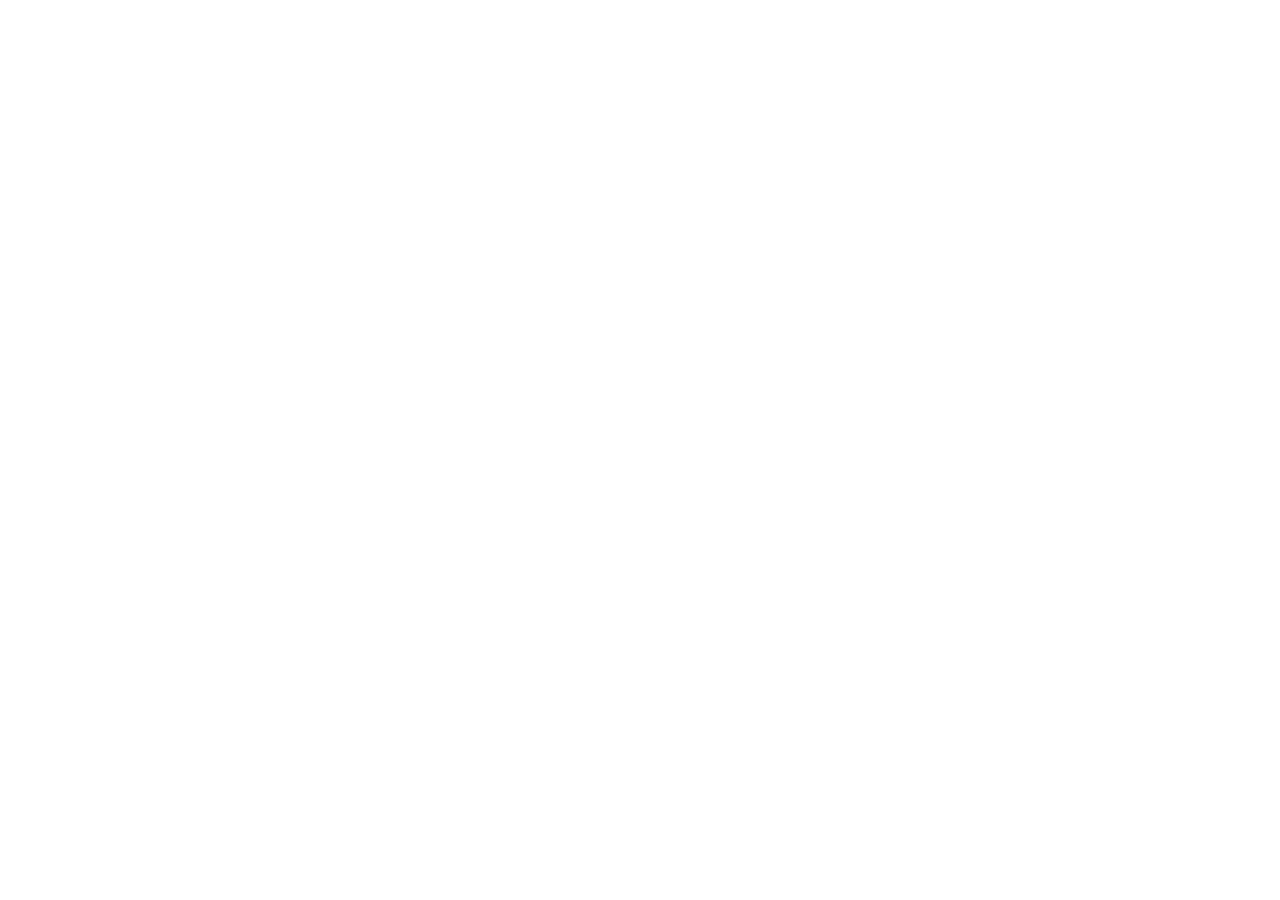
==== shell/index.html @ c241aa2d "init" ====
<!DOCTYPE html>
<html>
<head>
  <meta charset="utf-8" />
  <title>Kids Videos</title>
  <style>
    html, body {
      margin: 0;
      padding: 0;
      width: 100%;
      height: 100%;
      background: #0b0b0f;
      color: #ffffff;
      font-family: sans-serif;
      display: flex;
      align-items: center;
      justify-content: center;
      text-align: center;
    }
    #fallback {
      display: none;
      max-width: 80%;
      font-size: 2vw;
      line-height: 1.5;
    }
  </style>
</head>
<body>
  <div id="fallback">
    <p>Could not reach the Kids Videos app.</p>
    <p>Check that this TV is connected to the internet, then restart the app.</p>
  </div>

  <script>
    // EDIT THIS: set to your GitHub Pages URL where app/ is hosted.
    // GitHub Pages serves the whole repo from root, so the app lives under
    // the /app/ path — keep the trailing /app/ segment. Must match the
    // Pages layout described in README.md.
    var HOSTED_APP_URL = "https://YOUR-GH-USERNAME.github.io/webos-yt-kids/app/";

    window.location.href = HOSTED_APP_URL;

    // If redirect hasn't happened within 5s (e.g. no network), show a message.
    setTimeout(function () {
      document.getElementById("fallback").style.display = "block";
    }, 5000);
  </script>
</body>
</html>
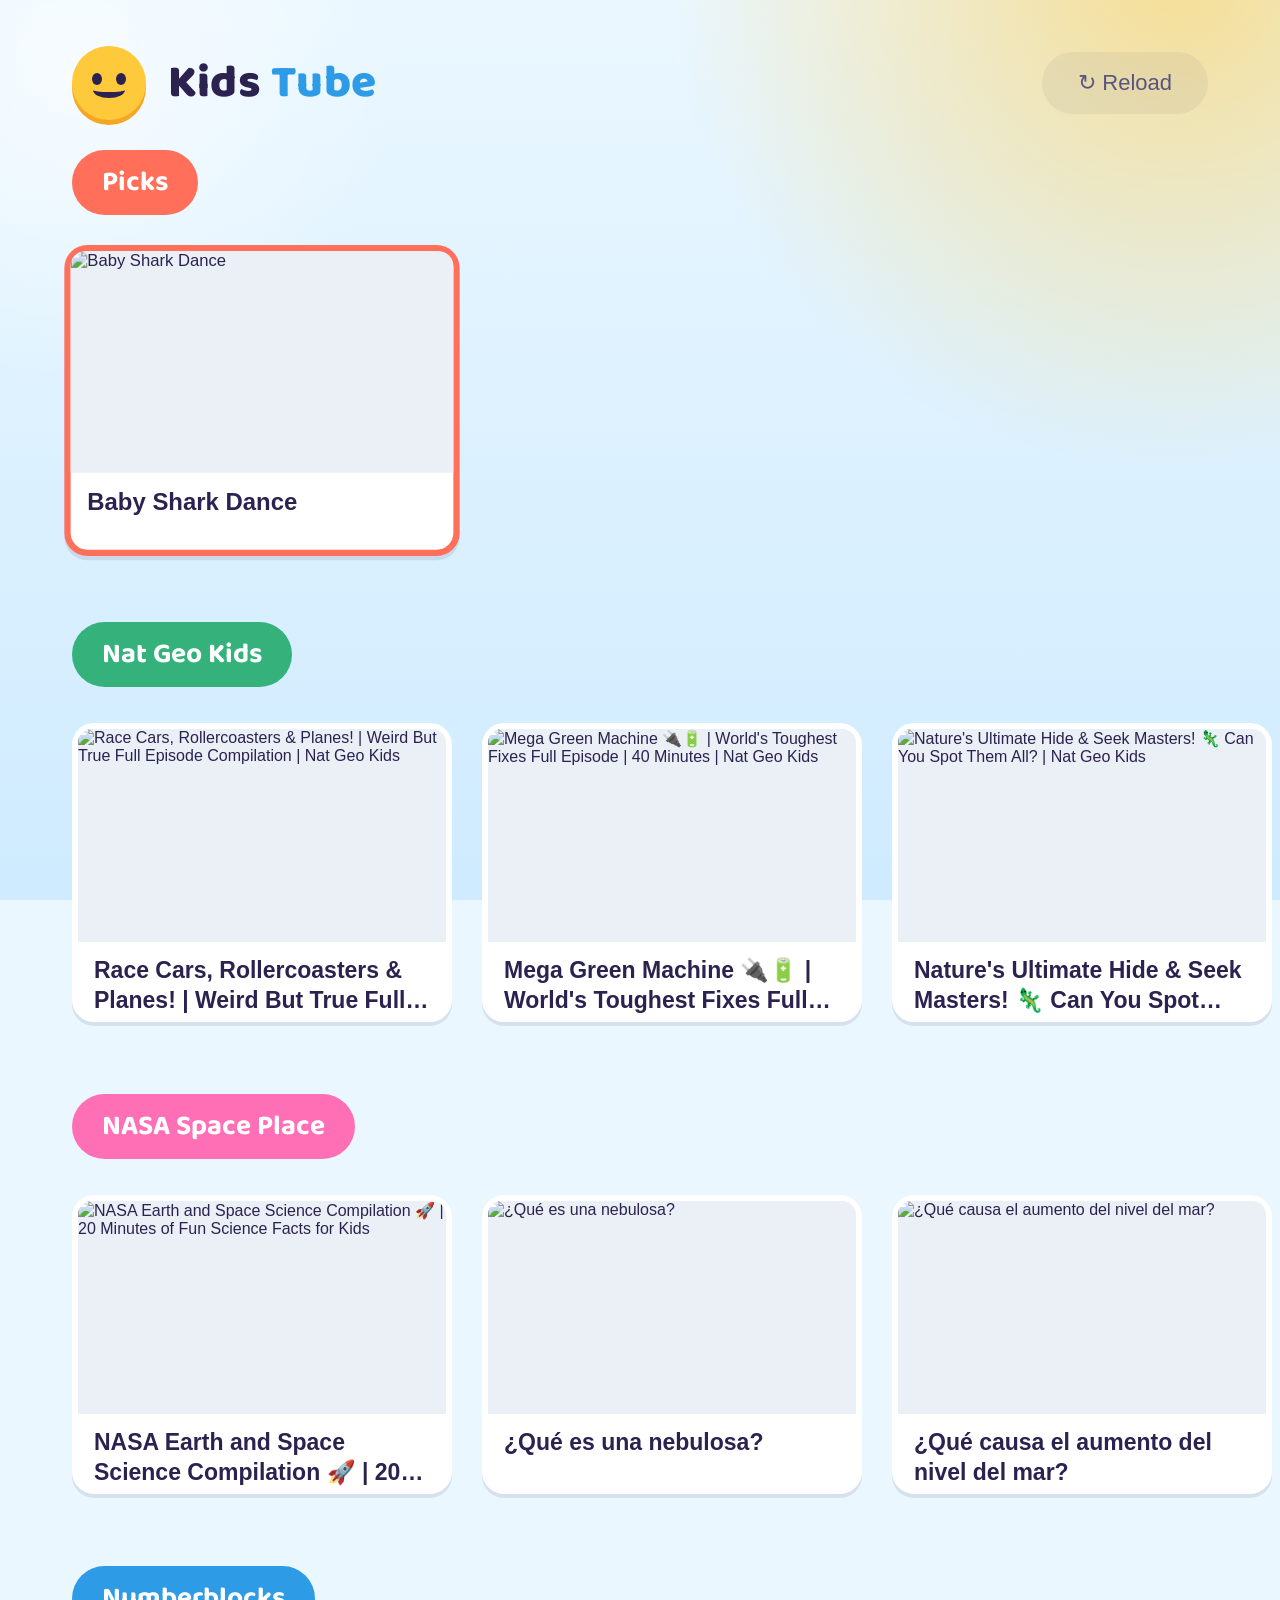
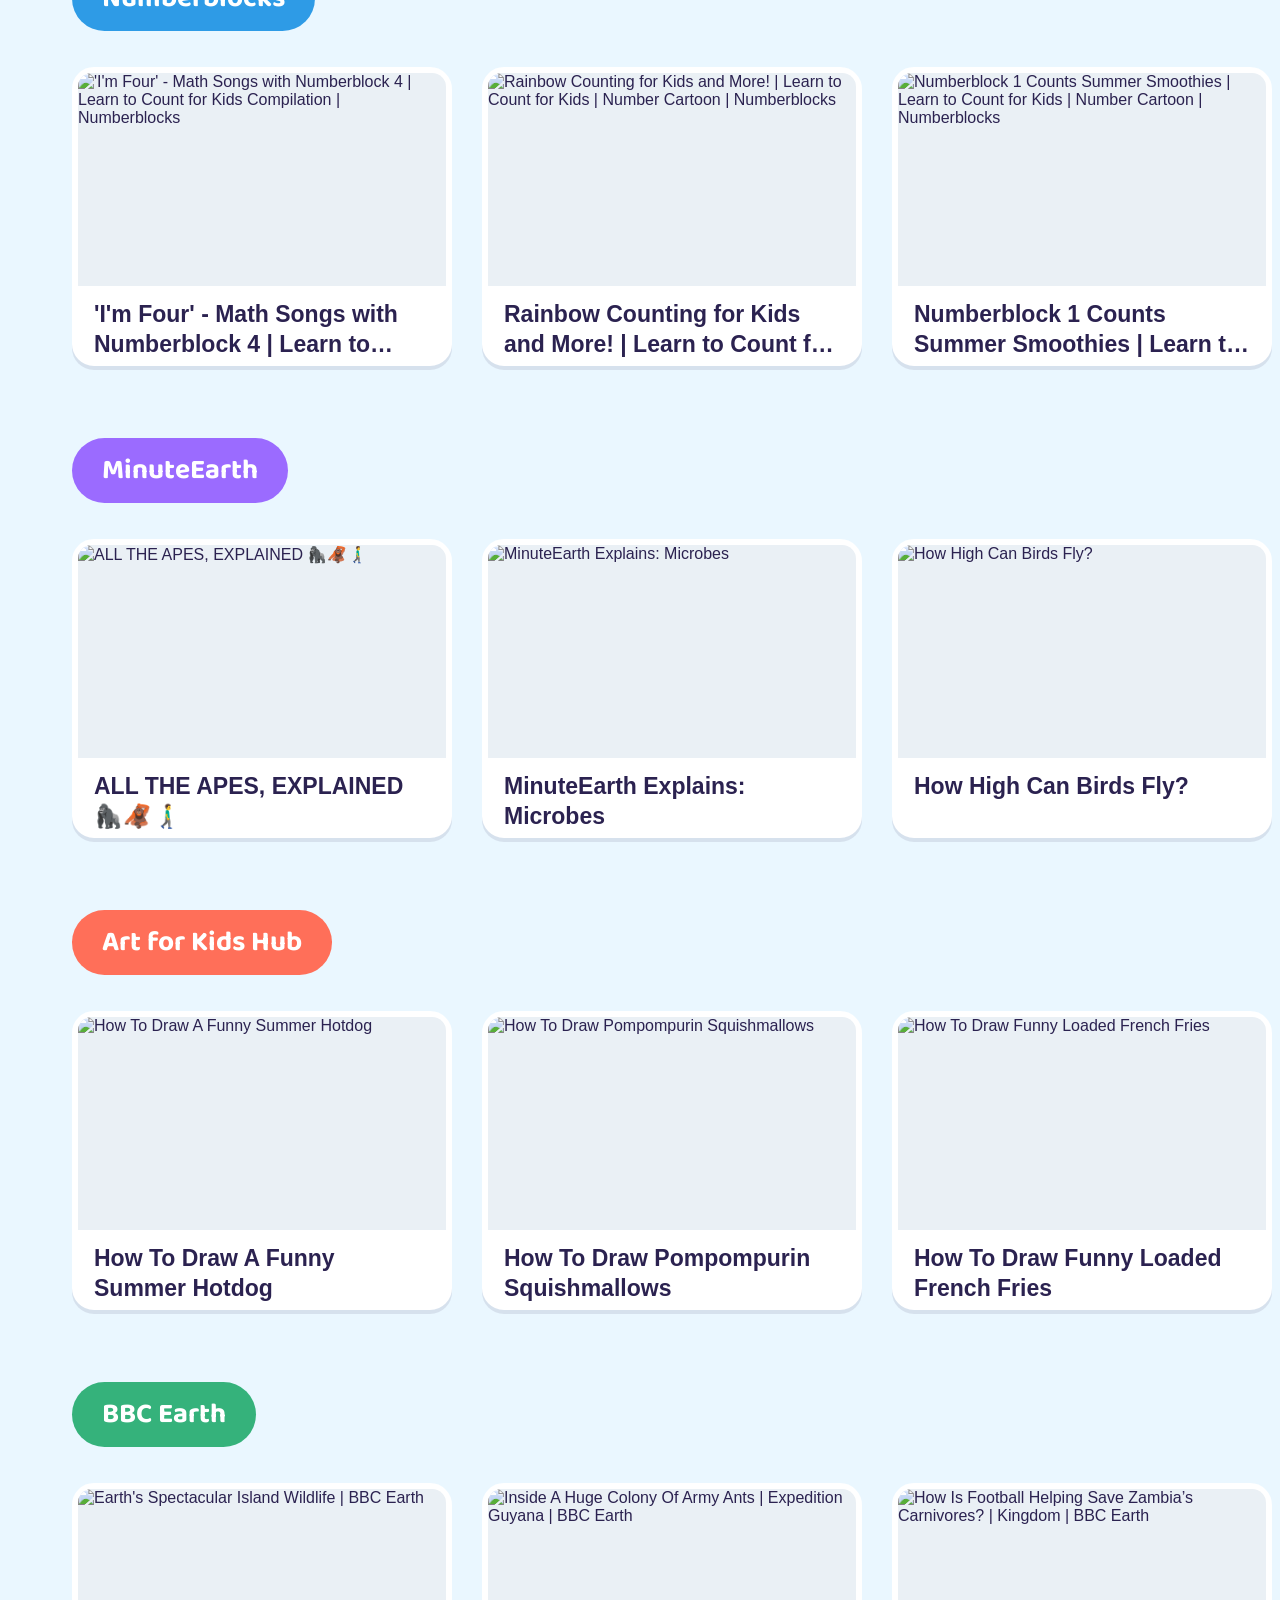
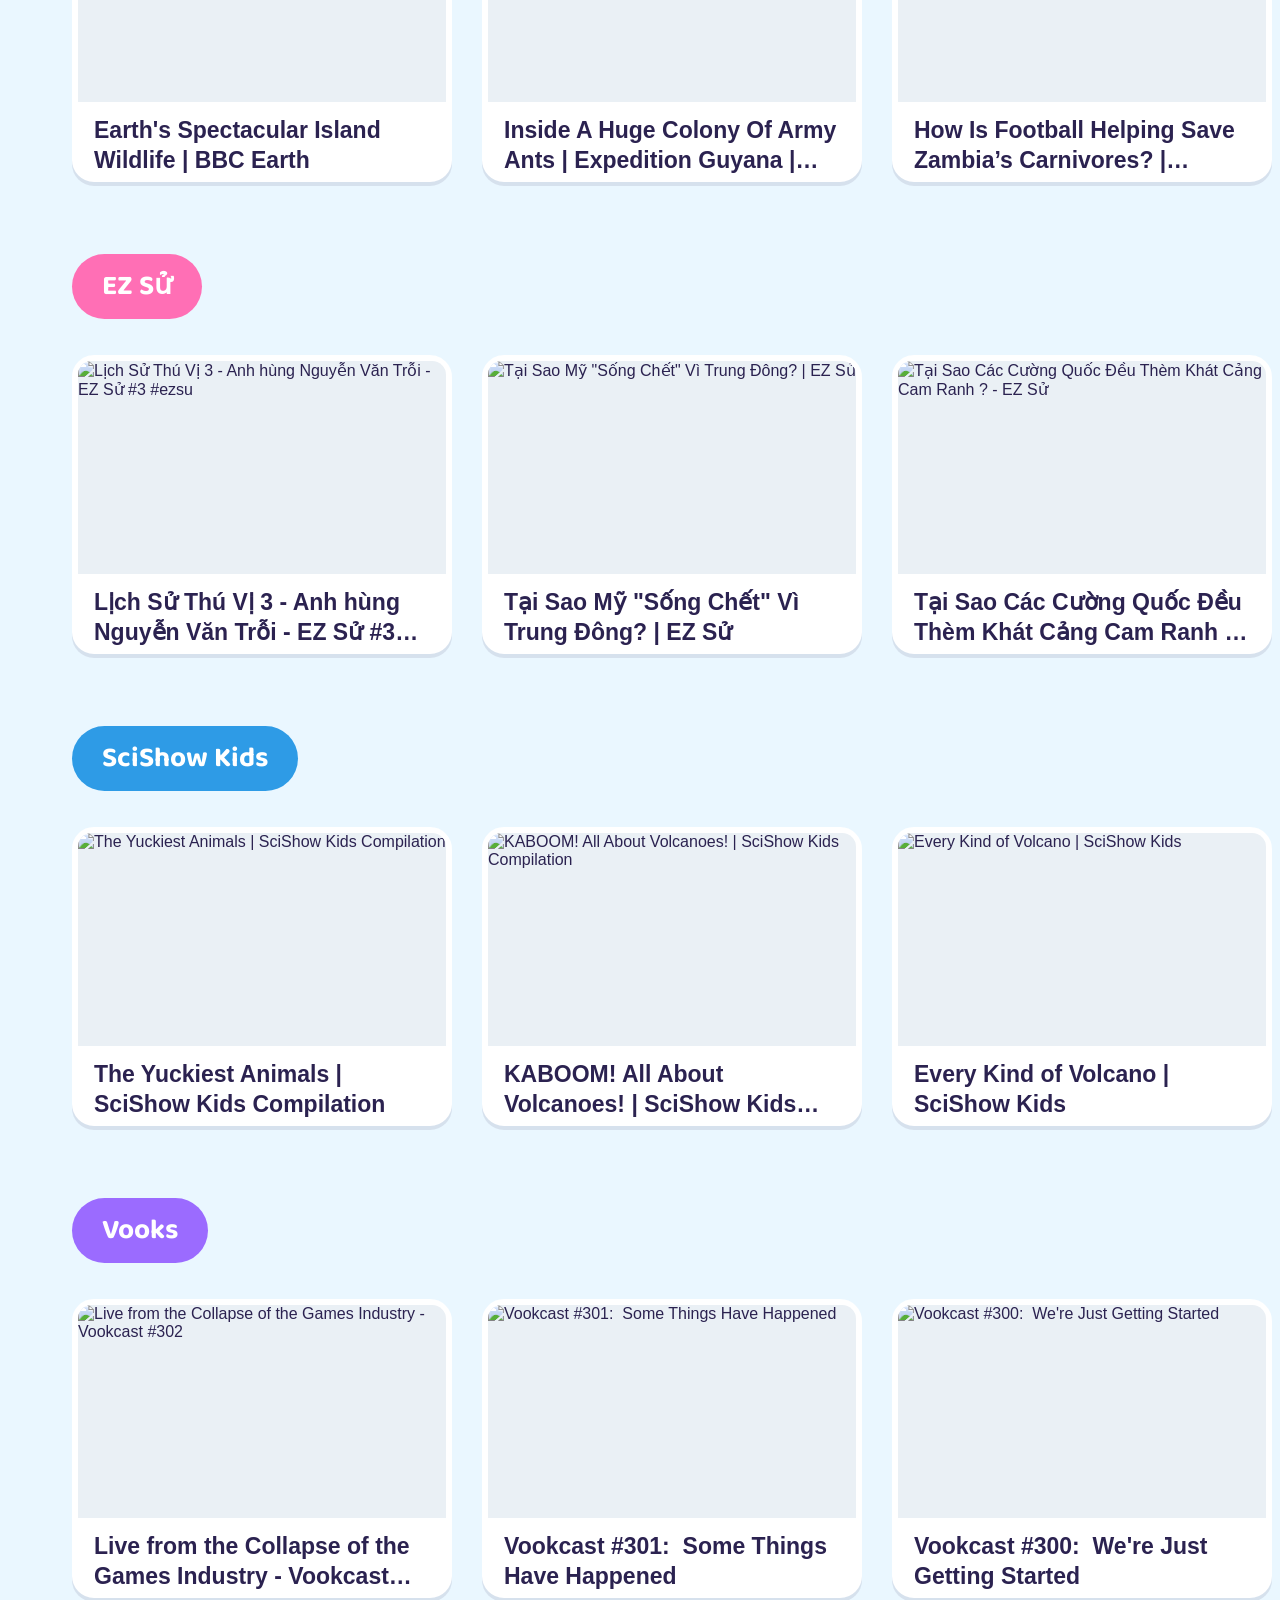
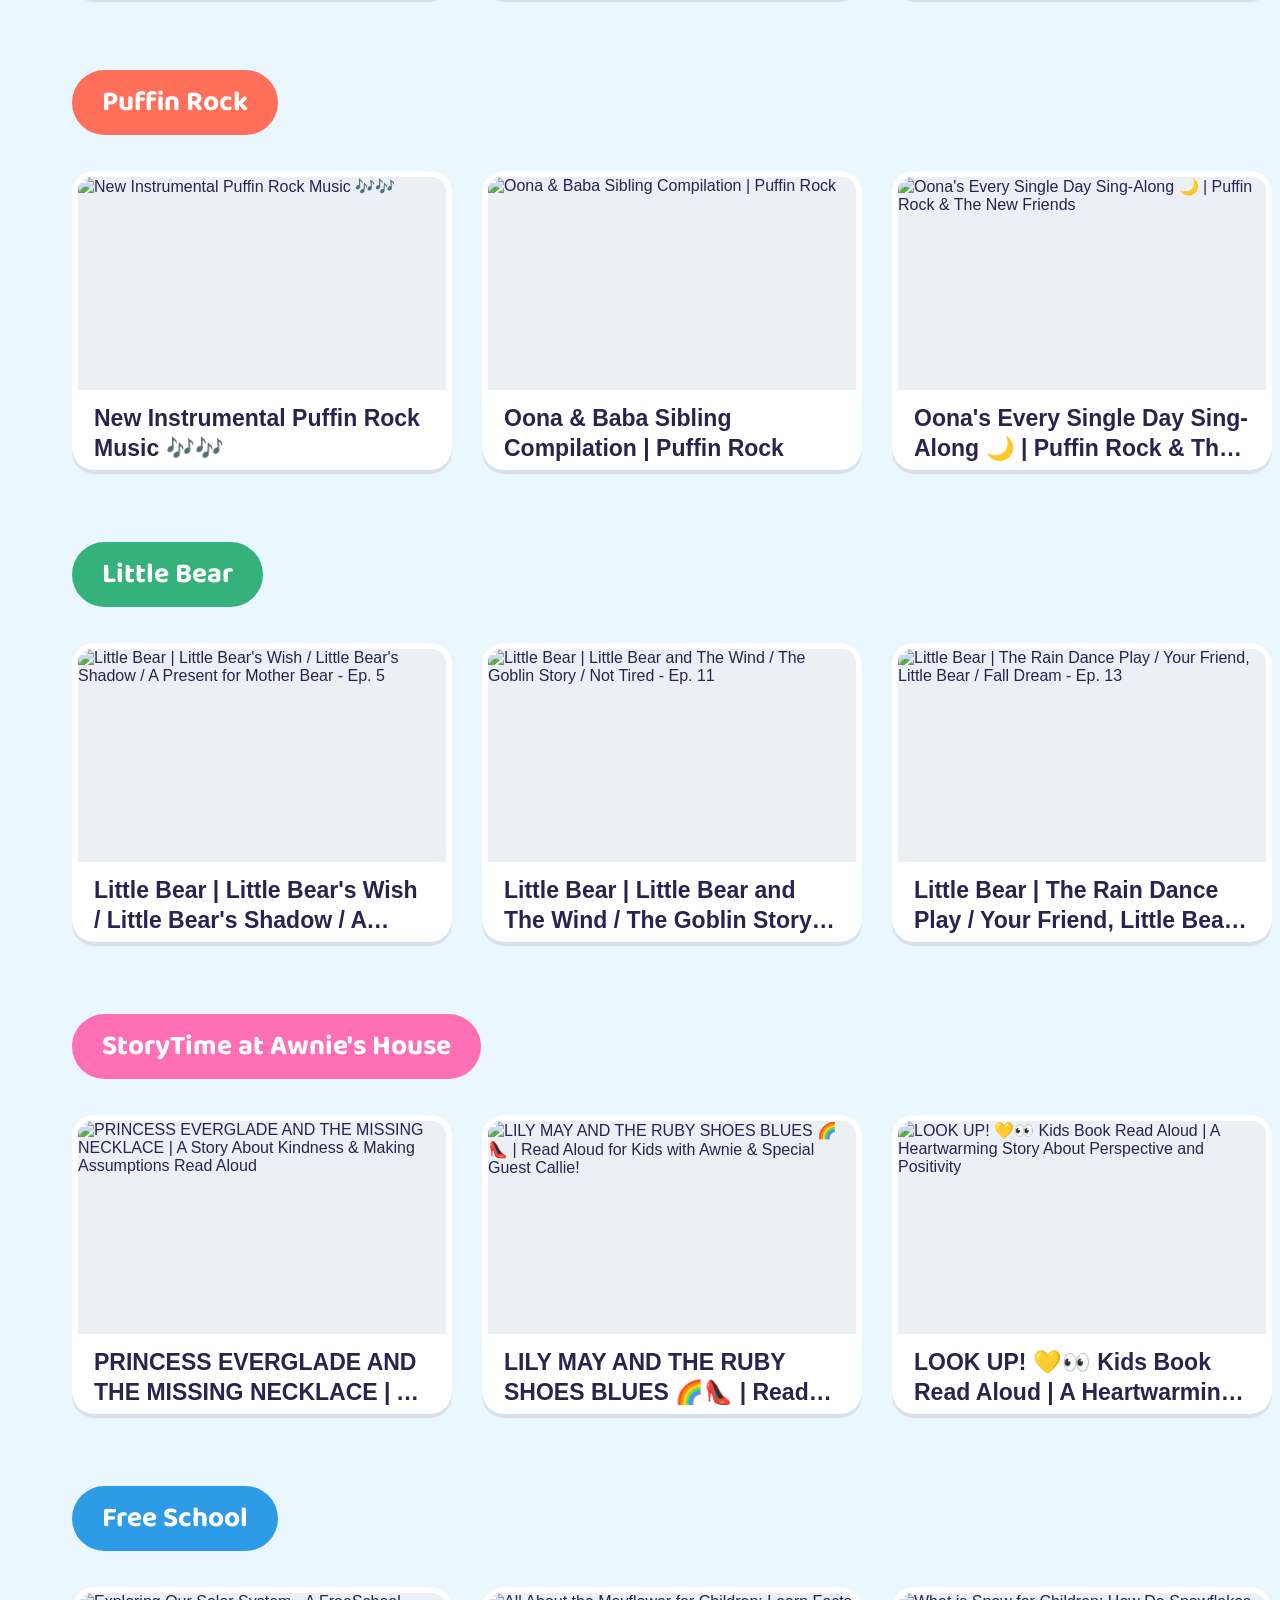
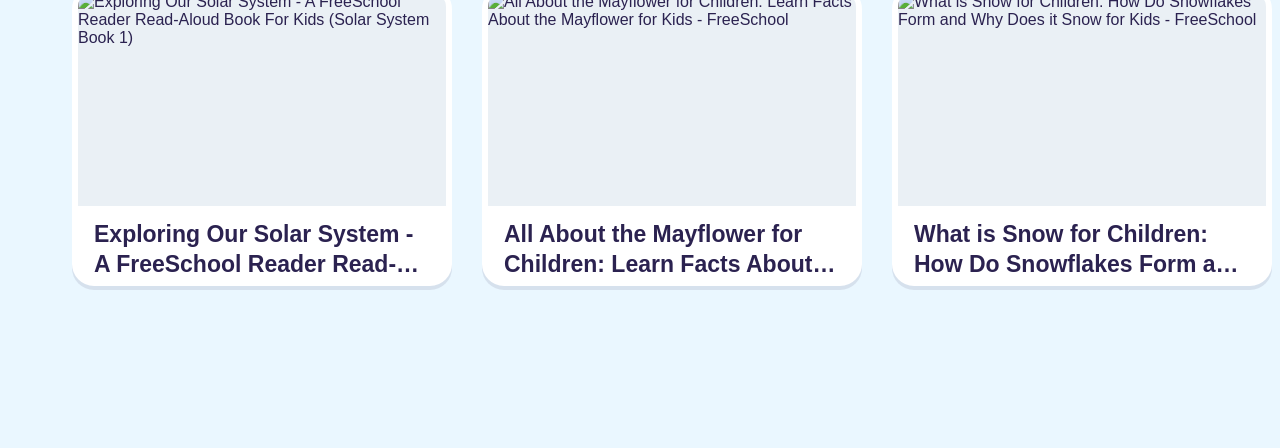
==== commit 9193cac3: "Point shell to Pages URL" ====
--- a/shell/index.html
+++ b/shell/index.html
@@ -4,31 +4,82 @@
   <meta charset="utf-8" />
   <title>Kids Videos</title>
   <style>
+    /* Mirrors the app's "Toy Shelf" sky so the redirect gap looks intentional
+       instead of a grey/black flash. */
     html, body {
       margin: 0;
       padding: 0;
       width: 100%;
       height: 100%;
-      background: #0b0b0f;
-      color: #ffffff;
-      font-family: sans-serif;
+      background-image:
+        radial-gradient(circle at 92% -4%, rgba(255, 201, 60, 0.55) 0%, rgba(255, 201, 60, 0) 34%),
+        linear-gradient(to bottom, #EAF7FF 0%, #CFEBFF 100%);
+      background-repeat: no-repeat;
+      color: #2B2250;
+      font-family: 'Trebuchet MS', 'Helvetica Neue', Arial, sans-serif;
       display: flex;
       align-items: center;
       justify-content: center;
       text-align: center;
     }
+    .sun {
+      width: 90px;
+      height: 90px;
+      margin: 0 auto 28px;
+      border-radius: 50%;
+      background: #FFC93C;
+      box-shadow: 0 6px 0 #F5A623;
+      position: relative;
+    }
+    .sun:before, .sun:after {
+      content: '';
+      position: absolute;
+      top: 33px;
+      width: 12px;
+      height: 14px;
+      border-radius: 50%;
+      background: #2B2250;
+    }
+    .sun:before { left: 24px; }
+    .sun:after { right: 24px; }
+    .sun i {
+      position: absolute;
+      left: 26px;
+      right: 26px;
+      top: 44px;
+      height: 18px;
+      border-bottom: 7px solid #2B2250;
+      border-radius: 0 0 50% 50%;
+    }
+    h1 {
+      font-size: 44px;
+      font-weight: 800;
+      margin: 0 0 14px;
+    }
+    p {
+      font-size: 26px;
+      margin: 0;
+      color: #5B5480;
+    }
     #fallback {
       display: none;
-      max-width: 80%;
-      font-size: 2vw;
+      max-width: 900px;
+      margin-top: 26px;
+      font-size: 26px;
       line-height: 1.5;
+      color: #2B2250;
     }
   </style>
 </head>
 <body>
-  <div id="fallback">
-    <p>Could not reach the Kids Videos app.</p>
-    <p>Check that this TV is connected to the internet, then restart the app.</p>
+  <div>
+    <div class="sun"><i></i></div>
+    <h1>Kids Tube</h1>
+    <p id="status">Starting&hellip;</p>
+    <div id="fallback">
+      <p>Could not reach the Kids Videos app.<br>
+      Check that this TV is connected to the internet, then restart the app.</p>
+    </div>
   </div>
 
   <script>
@@ -36,12 +87,13 @@
     // GitHub Pages serves the whole repo from root, so the app lives under
     // the /app/ path — keep the trailing /app/ segment. Must match the
     // Pages layout described in README.md.
-    var HOSTED_APP_URL = "https://YOUR-GH-USERNAME.github.io/webos-yt-kids/app/";
+    var HOSTED_APP_URL = "https://thanhthai3010.github.io/webos-yt-kids/app/";
 
     window.location.href = HOSTED_APP_URL;
 
     // If redirect hasn't happened within 5s (e.g. no network), show a message.
     setTimeout(function () {
+      document.getElementById("status").style.display = "none";
       document.getElementById("fallback").style.display = "block";
     }, 5000);
   </script>
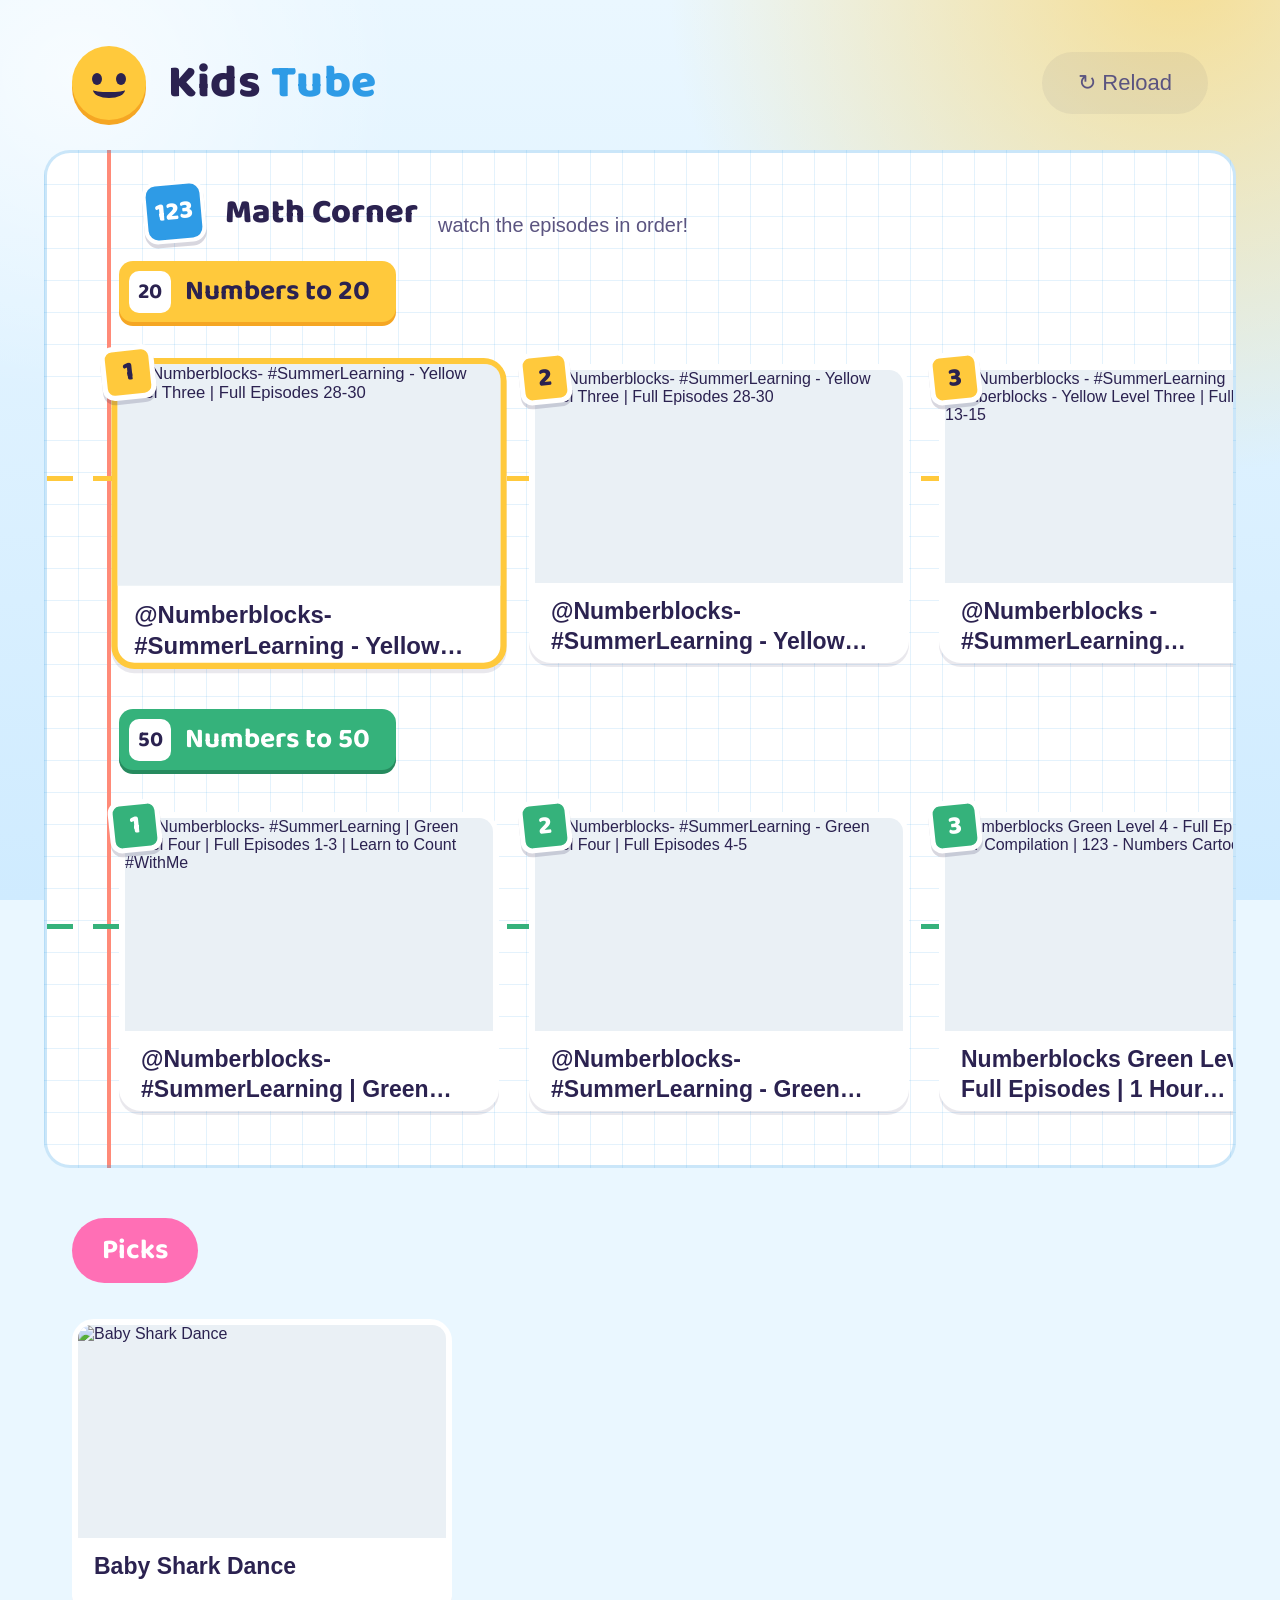
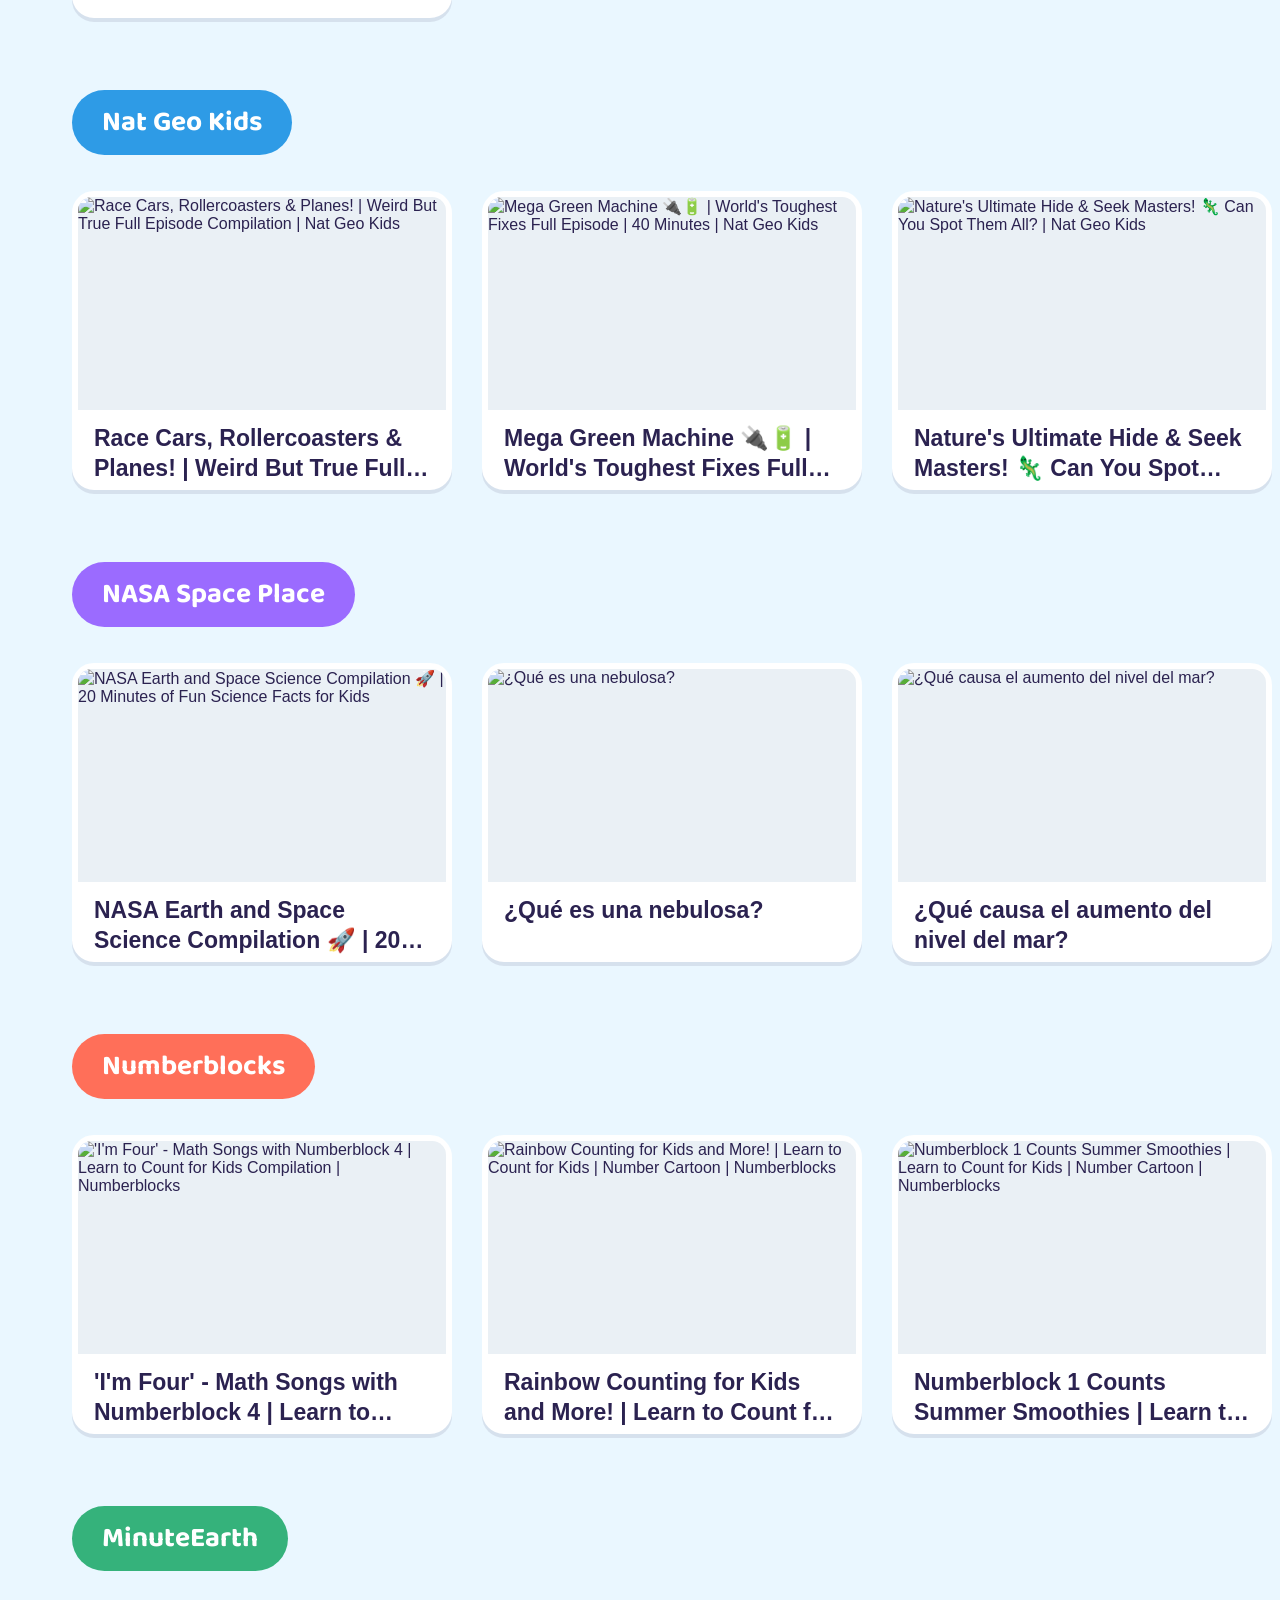
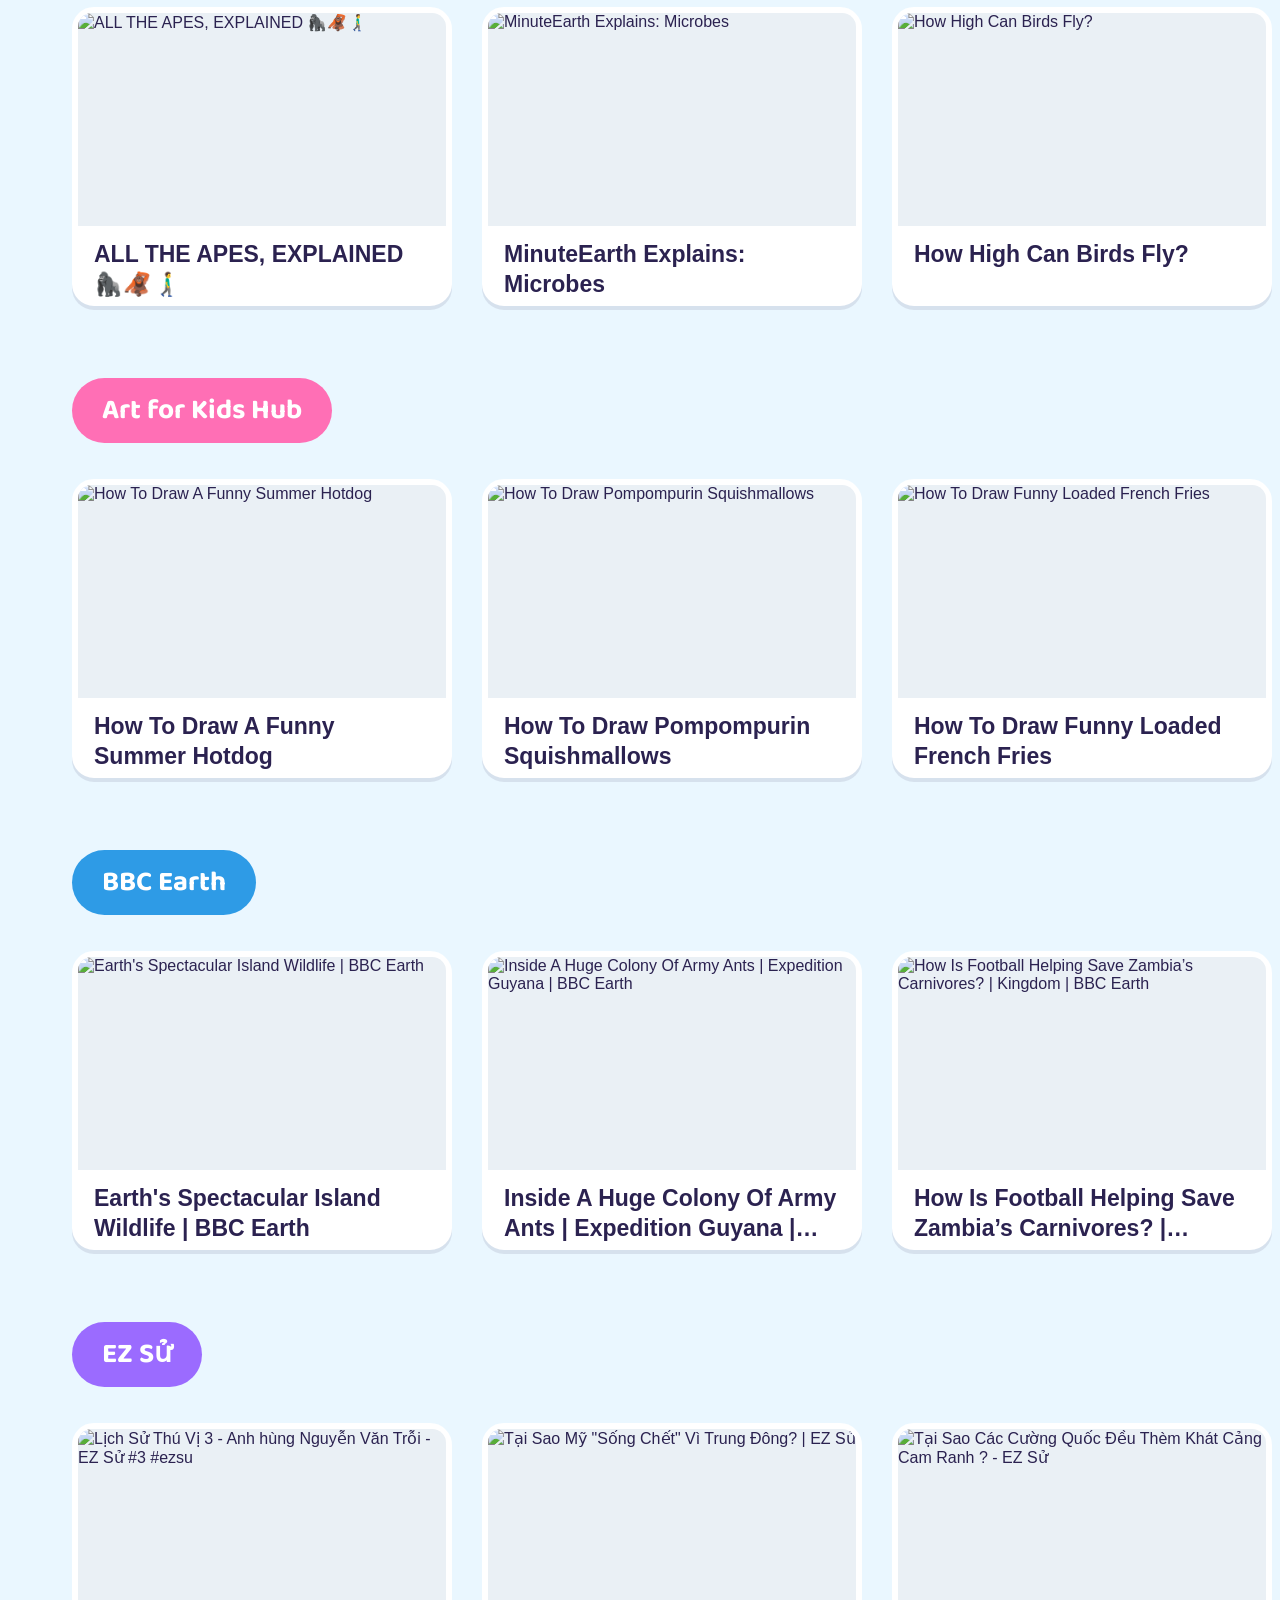
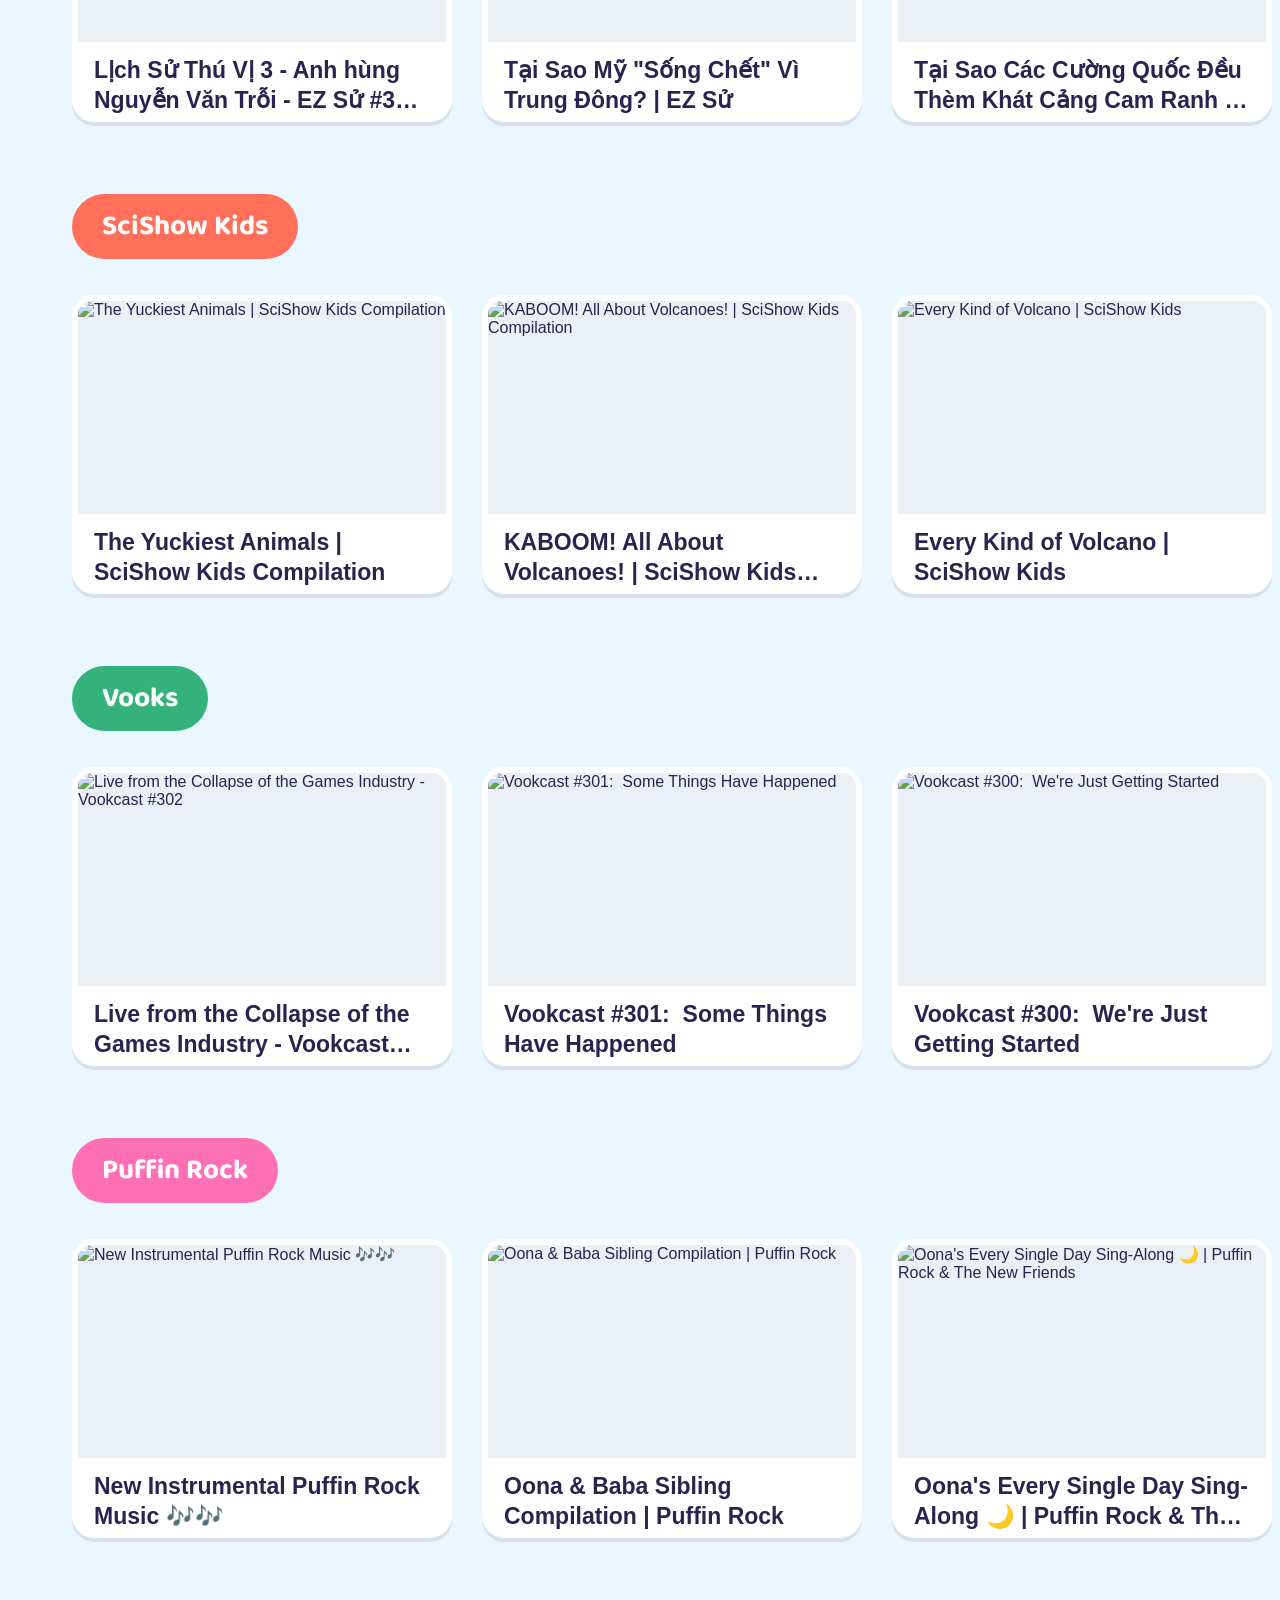
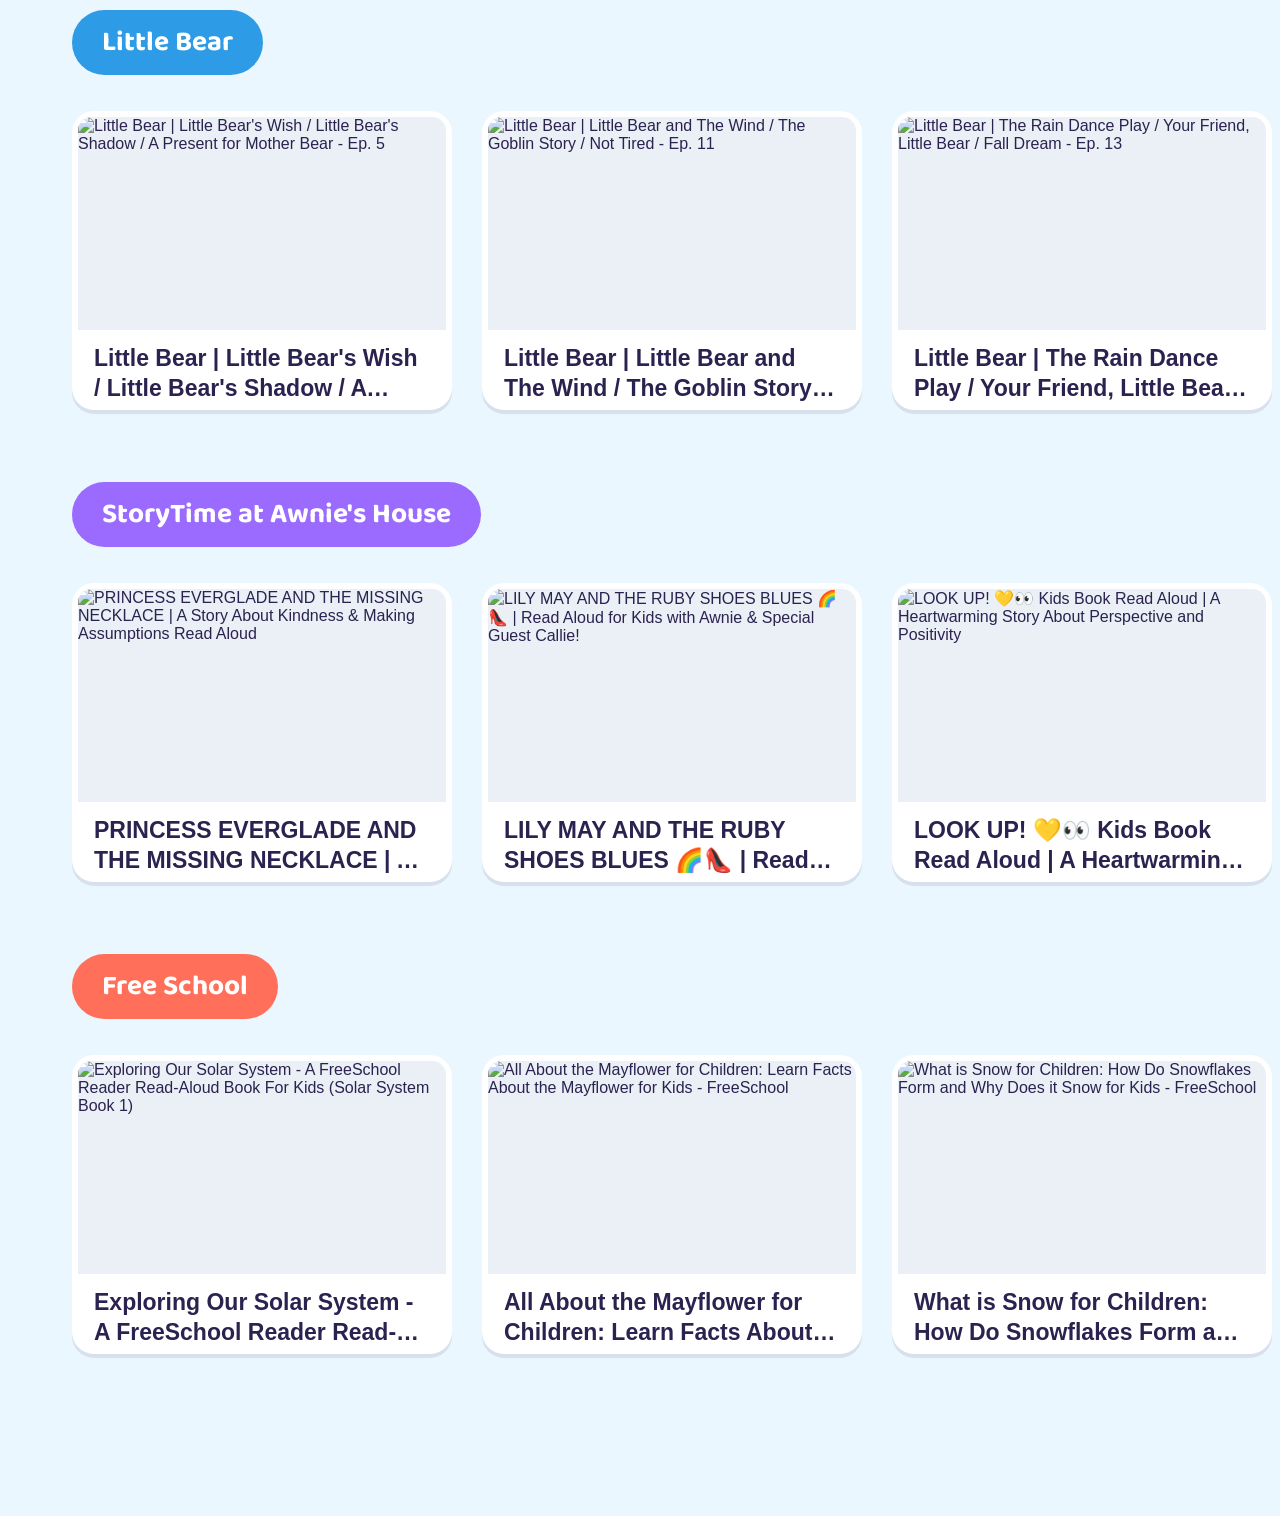
==== commit b95bc13d: "feat: add responsive layout support for mobile and tablet browsers via viewport meta tags and CSS me" ====
--- a/shell/index.html
+++ b/shell/index.html
@@ -2,6 +2,7 @@
 <html>
 <head>
   <meta charset="utf-8" />
+  <meta name="viewport" content="width=device-width, initial-scale=1.0, viewport-fit=cover">
   <title>Kids Videos</title>
   <style>
     /* Mirrors the app's "Toy Shelf" sky so the redirect gap looks intentional
@@ -69,6 +70,12 @@
       line-height: 1.5;
       color: #2B2250;
     }
+    @media (max-width: 640px) {
+      body { padding: 24px; box-sizing: border-box; }
+      h1 { font-size: 30px; }
+      p { font-size: 18px; }
+      #fallback { font-size: 18px; }
+    }
   </style>
 </head>
 <body>
